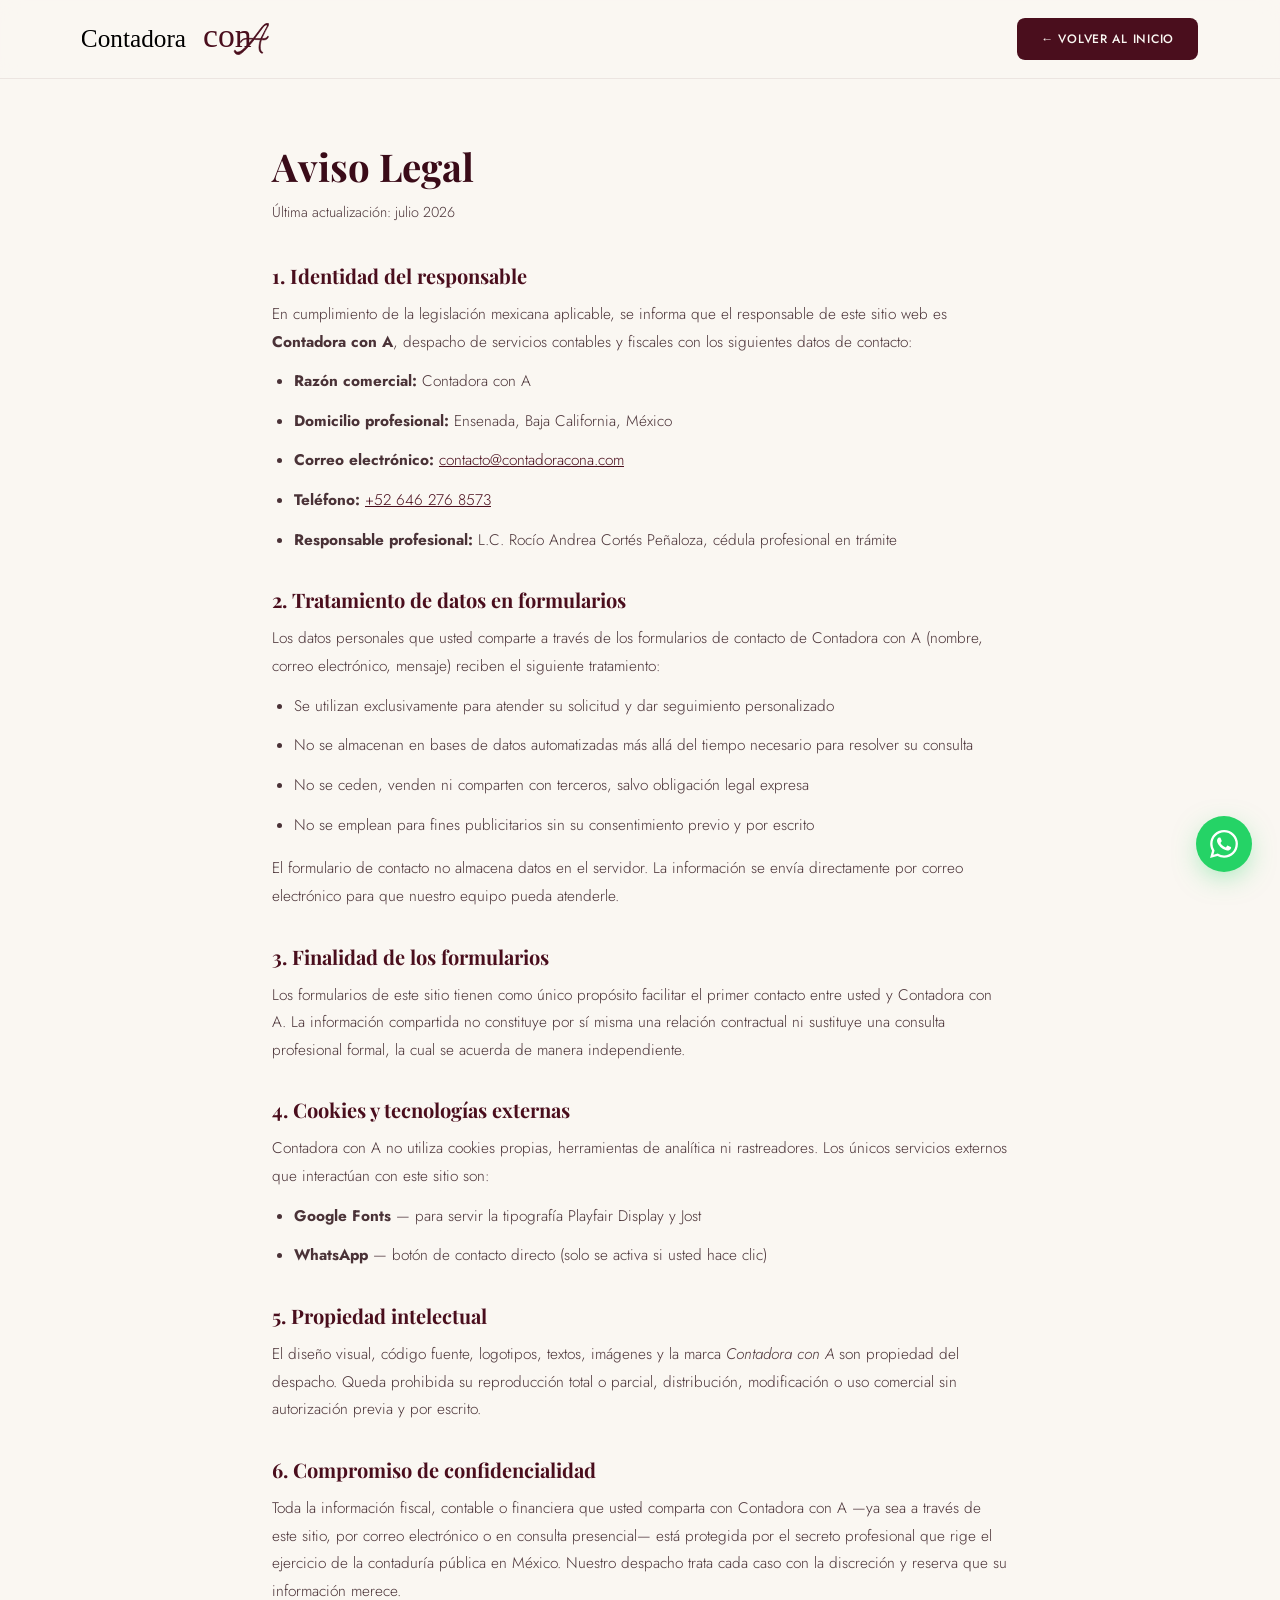
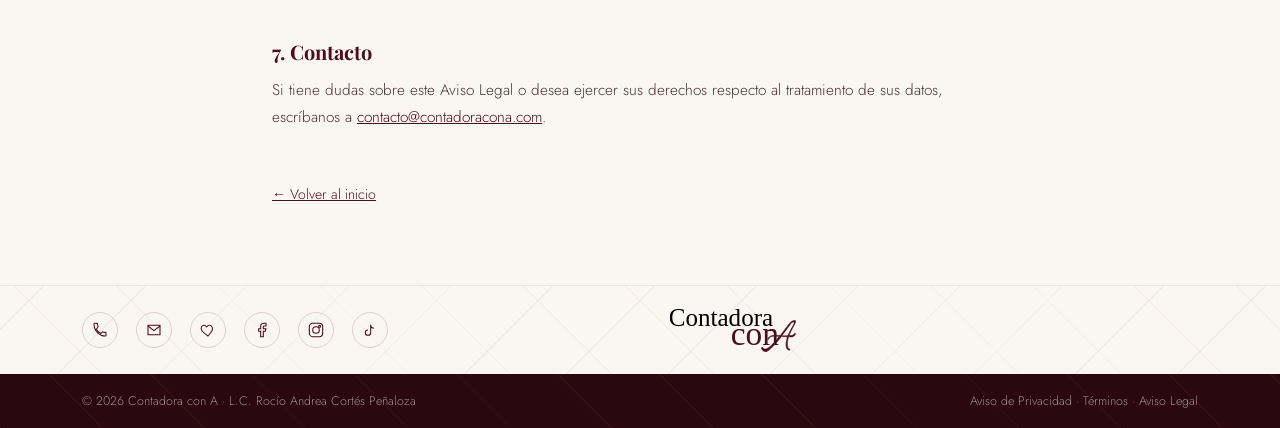
==== aviso-legal.html @ 4412099d "feat: add Facebook, Instagram, and TikTok social icons to footer" ====
<!DOCTYPE html>
<html lang="es">
<head>
<meta charset="UTF-8">
<meta name="viewport" content="width=device-width, initial-scale=1.0">
<meta name="robots" content="noindex, follow">
<title>Aviso Legal | Contadora con A</title>
<link rel="preconnect" href="https://fonts.googleapis.com">
<link href="https://fonts.googleapis.com/css2?family=Playfair+Display:ital,wght@0,500;0,600;0,700;1,500;1,600&family=Jost:wght@300;400;500;600&display=swap" rel="stylesheet">
<link rel="stylesheet" href="styles.css">
<style>
  .legal-content{ max-width:800px; margin:0 auto; padding:140px 32px 80px; }
  .legal-content h1{ font-family:'Playfair Display',serif; font-size:clamp(1.8rem,3vw,2.4rem); color:var(--wine-900); margin-bottom:8px; }
  .legal-content .date{ color:var(--ink-700); font-size:0.9rem; margin-bottom:36px; }
  .legal-content h2{ font-family:'Playfair Display',serif; font-size:1.25rem; color:var(--wine-800); margin:32px 0 12px; }
  .legal-content p, .legal-content li{ color:var(--ink-700); line-height:1.8; font-size:0.96rem; margin-bottom:12px; }
  .legal-content ul{ padding-left:22px; margin-bottom:16px; }
  .legal-content a{ color:var(--wine-800); text-decoration:underline; }
  .back-link{ display:inline-block; margin-top:40px; font-size:0.88rem; color:var(--wine-800); }
</style>
</head>
<body>

<header id="site-header">
  <nav class="nav">
    <a href="index.html"><img src="logohorizontal.svg" alt="Contadora con A" class="logo-svg"></a>
    <a href="index.html" class="nav-cta">← Volver al inicio</a>
  </nav>
</header>

<main>
  <article class="legal-content">
    <h1>Aviso Legal</h1>
    <p class="date">Última actualización: julio 2026</p>

    <h2>1. Identidad del responsable</h2>
    <p>En cumplimiento de la legislación mexicana aplicable, se informa que el responsable de este sitio web es <strong>Contadora con A</strong>, despacho de servicios contables y fiscales con los siguientes datos de contacto:</p>
    <ul>
      <li><strong>Razón comercial:</strong> Contadora con A</li>
      <li><strong>Domicilio profesional:</strong> Ensenada, Baja California, México</li>
      <li><strong>Correo electrónico:</strong> <a href="mailto:contacto@contadoracona.com">contacto@contadoracona.com</a></li>
      <li><strong>Teléfono:</strong> <a href="tel:+526462768573">+52 646 276 8573</a></li>
      <li><strong>Responsable profesional:</strong> L.C. Rocío Andrea Cortés Peñaloza, cédula profesional en trámite</li>
    </ul>

    <h2>2. Tratamiento de datos en formularios</h2>
    <p>Los datos personales que usted comparte a través de los formularios de contacto de Contadora con A (nombre, correo electrónico, mensaje) reciben el siguiente tratamiento:</p>
    <ul>
      <li>Se utilizan exclusivamente para atender su solicitud y dar seguimiento personalizado</li>
      <li>No se almacenan en bases de datos automatizadas más allá del tiempo necesario para resolver su consulta</li>
      <li>No se ceden, venden ni comparten con terceros, salvo obligación legal expresa</li>
      <li>No se emplean para fines publicitarios sin su consentimiento previo y por escrito</li>
    </ul>
    <p>El formulario de contacto no almacena datos en el servidor. La información se envía directamente por correo electrónico para que nuestro equipo pueda atenderle.</p>

    <h2>3. Finalidad de los formularios</h2>
    <p>Los formularios de este sitio tienen como único propósito facilitar el primer contacto entre usted y Contadora con A. La información compartida no constituye por sí misma una relación contractual ni sustituye una consulta profesional formal, la cual se acuerda de manera independiente.</p>

    <h2>4. Cookies y tecnologías externas</h2>
    <p>Contadora con A no utiliza cookies propias, herramientas de analítica ni rastreadores. Los únicos servicios externos que interactúan con este sitio son:</p>
    <ul>
      <li><strong>Google Fonts</strong> — para servir la tipografía Playfair Display y Jost</li>
      <li><strong>WhatsApp</strong> — botón de contacto directo (solo se activa si usted hace clic)</li>
    </ul>

    <h2>5. Propiedad intelectual</h2>
    <p>El diseño visual, código fuente, logotipos, textos, imágenes y la marca <em>Contadora con A</em> son propiedad del despacho. Queda prohibida su reproducción total o parcial, distribución, modificación o uso comercial sin autorización previa y por escrito.</p>

    <h2>6. Compromiso de confidencialidad</h2>
    <p>Toda la información fiscal, contable o financiera que usted comparta con Contadora con A —ya sea a través de este sitio, por correo electrónico o en consulta presencial— está protegida por el secreto profesional que rige el ejercicio de la contaduría pública en México. Nuestro despacho trata cada caso con la discreción y reserva que su información merece.</p>

    <h2>7. Contacto</h2>
    <p>Si tiene dudas sobre este Aviso Legal o desea ejercer sus derechos respecto al tratamiento de sus datos, escríbanos a <a href="mailto:contacto@contadoracona.com">contacto@contadoracona.com</a>.</p>

    <a href="index.html" class="back-link">← Volver al inicio</a>
  </article>
</main>

<div class="icon-bar">
  <div class="wrap">
    <div class="socials">
      <a href="tel:+526462768573" aria-label="Teléfono"><svg viewBox="0 0 24 24" fill="none" stroke-width="1.6"><path d="M6.6 10.8c1.4 2.8 3.8 5.2 6.6 6.6l2.2-2.2c.3-.3.7-.4 1-.2 1.1.4 2.3.6 3.6.6.6 0 1 .4 1 1V20c0 .6-.4 1-1 1C10.9 21 3 13.1 3 3c0-.6.4-1 1-1h3.4c.6 0 1 .4 1 1 0 1.3.2 2.5.6 3.6.1.4 0 .8-.2 1L6.6 10.8z"/></svg></a>
      <a href="mailto:contacto@contadoracona.com" aria-label="Correo"><svg viewBox="0 0 24 24" fill="none" stroke-width="1.6"><path d="M3 5h18v14H3V5z"/><path d="M3 6l9 7 9-7"/></svg></a>
      <a href="#" aria-label="WhatsApp"><svg viewBox="0 0 24 24" fill="none" stroke-width="1.6"><path d="M12 21s-7-4.5-9.5-8.5C.8 9 2 5.5 5.3 5c2-.3 3.4.7 4.7 2.3C11.3 5.7 12.7 4.7 14.7 5c3.3.5 4.5 4 3.8 7.5C16 16.5 12 21 12 21z"/></svg></a>
      <a href="#" aria-label="Facebook"><svg viewBox="0 0 24 24" fill="none" stroke-width="1.6"><path d="M18 2h-3a5 5 0 00-5 5v3H7v4h3v8h4v-8h3l1-4h-4V7a1 1 0 011-1h3z"/></svg></a>
      <a href="#" aria-label="Instagram"><svg viewBox="0 0 24 24" fill="none" stroke-width="1.6"><rect x="2" y="2" width="20" height="20" rx="5"/><circle cx="12" cy="12" r="5"/><circle cx="17.5" cy="6.5" r="1.5"/></svg></a>
      <a href="#" aria-label="TikTok"><svg viewBox="0 0 24 24" fill="none" stroke-width="1.6"><path d="M9 12a4 4 0 104 4V4a5 5 0 005 5"/></svg></a>
    </div>
    <a href="index.html"><img src="logovertical.svg" alt="Contadora con A" class="logo-svg"></a>
    <div class="spacer"></div>
  </div>
</div>

<footer class="legal">
  <div class="wrap footer-row">
    <span>© <span class="year"></span> Contadora con A · L.C. Rocío Andrea Cortés Peñaloza</span>
    <span><a href="privacidad.html" style="color:inherit;">Aviso de Privacidad</a> · <a href="terminos.html" style="color:inherit;">Términos</a> · <a href="aviso-legal.html" style="color:inherit;">Aviso Legal</a></span>
  </div>
</footer>

<a href="https://wa.me/526462768573?text=Hola!%20me%20interesaria%20agendar%20un%20cita" class="whatsapp-float" target="_blank" rel="noopener" aria-label="Contactar por WhatsApp">
  <svg viewBox="0 0 24 24" fill="currentColor"><path d="M17.472 14.382c-.297-.149-1.758-.867-2.03-.967-.273-.099-.471-.148-.67.15-.197.297-.767.966-.94 1.164-.173.199-.347.223-.644.075-.297-.15-1.255-.463-2.39-1.475-.883-.788-1.48-1.761-1.653-2.059-.173-.297-.018-.458.13-.606.134-.133.298-.347.446-.52.149-.174.198-.298.298-.497.099-.198.05-.371-.025-.52-.075-.149-.669-1.612-.916-2.207-.242-.579-.487-.5-.669-.51-.173-.008-.371-.01-.57-.01-.198 0-.52.074-.792.372-.272.297-1.04 1.016-1.04 2.479 0 1.462 1.065 2.875 1.213 3.074.149.198 2.096 3.2 5.077 4.487.709.306 1.262.489 1.694.625.712.227 1.36.195 1.871.118.571-.085 1.758-.719 2.006-1.413.248-.694.248-1.289.173-1.413-.074-.124-.272-.198-.57-.347m-5.421 7.403h-.004a9.87 9.87 0 01-5.031-1.378l-.361-.214-3.741.982.998-3.648-.235-.374a9.86 9.86 0 01-1.51-5.26c.001-5.45 4.436-9.884 9.888-9.884 2.64 0 5.122 1.03 6.988 2.898a9.825 9.825 0 012.893 6.994c-.003 5.45-4.437 9.884-9.885 9.884m8.413-18.297A11.815 11.815 0 0012.05 0C5.495 0 .16 5.335.157 11.892c0 2.096.547 4.142 1.588 5.945L.057 24l6.305-1.654a11.882 11.882 0 005.683 1.448h.005c6.554 0 11.89-5.335 11.893-11.893a11.821 11.821 0 00-3.48-8.413z"/></svg>
</a>

<script>document.querySelector('.year').textContent = new Date().getFullYear();</script>
</body>
</html>
---- styles.css ----
:root{
  --wine-950:#2B0810;
  --wine-900:#3A0B18;
  --wine-800:#4A0E1D;
  --wine-700:#5C1526;
  --rose-500:#C97B84;
  --gold-500:#B8935A;
  --gold-400:#D4B57D;
  --cream-50:#FAF7F2;
  --cream-100:#F3EDE4;
  --ink-900:#241014;
  --ink-700:#4A3237;
  --line:#4A0E1D;
  --radius-lg:26px;
  --radius-md:16px;
  --shadow: 0 30px 60px -25px rgba(43,8,16,0.35);
}
*{box-sizing:border-box; margin:0; padding:0;}
html{scroll-behavior:smooth;}
body{ font-family:'Jost', sans-serif; background:var(--cream-50); color:var(--ink-900); overflow-x:hidden; font-weight:300; }
.serif{ font-family:'Playfair Display', serif; }
.script{ font-family:'Playfair Display', serif; font-style:italic; color:var(--rose-500); }
a{ text-decoration:none; color:inherit; }
img{max-width:100%; display:block;}
.wrap{ max-width:1180px; margin:0 auto; padding:0 32px; }
.eyebrow{ font-size:0.72rem; letter-spacing:0.24em; text-transform:uppercase; color:var(--gold-500); font-weight:500; }

/* ---------- diagonal linework decor (matches wireframe background) ---------- */
.linework{ position:absolute; inset:0; overflow:hidden; pointer-events:none; z-index:0; }
.linework svg{ position:absolute; opacity:0.5; }
.diamond{ position:absolute; width:12px; height:12px; border:1.5px solid var(--gold-400); transform:rotate(45deg); opacity:0.6; }
.diamond.filled{ background:var(--gold-400); }

/* ---------- header ---------- */
header{
  position:fixed; top:0; left:0; right:0; z-index:100;
  background:rgba(250,247,242,0.9); backdrop-filter:blur(10px);
  border-bottom:1px solid rgba(74,14,29,0.08);
  transition:box-shadow .3s ease;
}
header.scrolled{ box-shadow:0 8px 24px -18px rgba(43,8,16,0.4); }
.nav{ display:flex; align-items:center; justify-content:space-between; padding:18px 32px; max-width:1180px; margin:0 auto; }
.logo-svg{ height:32px; width:auto; display:block; }
.nav-links{ display:flex; gap:34px; font-size:0.8rem; letter-spacing:0.08em; text-transform:uppercase; }
.nav-links a{ position:relative; padding-bottom:4px; color:var(--ink-700); }
.nav-links a.active{ color:var(--wine-800); font-weight:500; }
.nav-links a::after{ content:''; position:absolute; left:0; bottom:0; width:0; height:1px; background:var(--gold-500); transition:width .3s ease; }
.nav-links a:hover::after{ width:100%; }
.nav-cta{
  font-size:0.76rem; letter-spacing:0.06em; text-transform:uppercase;
  background:var(--wine-800); color:var(--cream-50);
  padding:12px 24px; border-radius:8px; font-weight:500;
  transition:background .25s ease, transform .25s ease;
}
.nav-cta:hover{ background:var(--wine-950); transform:translateY(-1px); }

/* ---------- hero ---------- */
.hero{ position:relative; padding:150px 0 100px; text-align:center; }
.hero .wrap{ position:relative; z-index:1; max-width:760px; }
.hero h1{ font-size:clamp(2.4rem,4.6vw,3.6rem); line-height:1.12; font-weight:600; color:var(--wine-900); }
.hero h1 em{ font-style:italic; color:var(--rose-500); font-weight:500; }
.hero p.lead{ margin:22px auto 0; max-width:520px; font-size:1.02rem; line-height:1.75; color:var(--ink-700); }
.hero-actions{ display:flex; gap:16px; justify-content:center; margin-top:34px; flex-wrap:wrap; }
.btn-primary{
  background:var(--wine-800); color:var(--cream-50); padding:15px 30px; font-size:0.82rem;
  letter-spacing:0.06em; text-transform:uppercase; font-weight:500; border-radius:8px;
  transition:background .25s ease, transform .25s ease; box-shadow:var(--shadow);
}
.btn-primary:hover{ background:var(--wine-950); transform:translateY(-2px); }
.btn-ghost{
  font-size:0.82rem; letter-spacing:0.05em; text-transform:uppercase; color:var(--wine-800);
  border:1px solid rgba(74,14,29,0.25); padding:15px 30px; border-radius:8px;
  transition:border-color .25s ease, background .25s ease;
}
.btn-ghost:hover{ background:rgba(74,14,29,0.06); }

/* ---------- section head (centered, like wireframe) ---------- */
section{ position:relative; z-index:0; padding:100px 0; }
section::before{
  content:''; position:absolute; inset:0; z-index:-1; pointer-events:none;
  background-image:
    repeating-linear-gradient(45deg, rgba(184,147,90,0.08) 0px, rgba(184,147,90,0.08) 1px, transparent 1px, transparent 72px),
    repeating-linear-gradient(-45deg, rgba(74,14,29,0.05) 0px, rgba(74,14,29,0.05) 1px, transparent 1px, transparent 72px);
}
.section-head{ text-align:center; max-width:640px; margin:0 auto 60px; position:relative; z-index:1; }
.section-head h2{ font-size:clamp(2rem,3.2vw,2.6rem); font-weight:700; color:var(--ink-900); margin-top:12px; }
.section-head h2 em{ font-style:italic; font-weight:500; color:var(--ink-900); }
.section-head p{ margin-top:16px; color:var(--ink-700); line-height:1.7; }

/* ---------- servicios: feature grid matching wireframe ---------- */
.services{ background:var(--cream-50); }
.feature-grid{ display:grid; grid-template-columns:1.05fr 0.95fr; gap:36px; position:relative; z-index:1; }
.feature-card{
  border-radius:var(--radius-lg); padding:52px; position:relative;
  background:var(--cream-100); border:1px solid rgba(74,14,29,0.08);
}
.feature-card .fc-eyebrow{ display:flex; align-items:center; gap:10px; }
.fc-icon{
  width:34px; height:34px; border-radius:50%; display:flex; align-items:center; justify-content:center;
  background:rgba(184,147,90,0.14); flex-shrink:0;
}
.fc-icon svg{ width:17px; height:17px; }
.feature-card h3{ font-size:1.7rem; font-weight:600; margin-top:18px; color:var(--wine-900); }
.feature-card p.desc{ margin-top:14px; color:var(--ink-700); line-height:1.75; font-size:0.96rem; }
.chart-icon{ width:110px; margin:26px 0 8px; opacity:0.9; }

.check-grid{ display:grid; grid-template-columns:1fr 1fr; gap:18px 20px; margin-top:26px; }
.check-item{ display:flex; align-items:flex-start; gap:10px; font-size:0.92rem; color:var(--ink-800); line-height:1.5; }
.check-item svg{ width:18px; height:18px; flex-shrink:0; margin-top:1px; }
.feature-card.dark .check-item{ color:var(--cream-50); }
.feature-card:not(.dark) .dark-list .li{ color:var(--ink-900); border-bottom:1px solid rgba(74,14,29,0.14); }

.feature-card.dark{
  background:linear-gradient(165deg, var(--wine-800), var(--wine-950));
  color:var(--cream-50); padding-bottom:76px;
}
.feature-card.dark h3{ color:var(--cream-50); }
.feature-card.dark p.desc{ color:rgba(250,247,242,0.75); }
.feature-card.dark .fc-icon{ background:rgba(212,181,125,0.18); }
.dark-list{ margin-top:28px; display:flex; flex-direction:column; }
.dark-list .li{
  display:flex; align-items:center; justify-content:space-between; padding:15px 0;
  border-bottom:1px solid rgba(250,247,242,0.14); font-size:0.96rem; font-weight:400;
}
.dark-list .li:last-child{ border-bottom:none; }
.dark-list svg{ width:19px; height:19px; opacity:0.9; }

.badge-compass{
  position:absolute; bottom:-30px; left:50%; transform:translateX(-50%);
  width:60px; height:60px; border-radius:50%;
  background:radial-gradient(circle at 30% 30%, var(--gold-400), var(--gold-500));
  display:flex; align-items:center; justify-content:center;
  box-shadow:0 14px 30px -10px rgba(43,8,16,0.5);
}
.badge-compass .compass-spin{ width:26px; height:26px; animation:spin 20s linear infinite; }
@keyframes spin{ to{ transform:rotate(360deg); } }

/* secondary services row */
.svc-row{ display:grid; grid-template-columns:repeat(4,1fr); gap:22px; margin-top:34px; position:relative; z-index:1; }
.svc-mini{
  background:var(--cream-100); border:1px solid rgba(74,14,29,0.08); border-radius:var(--radius-md);
  padding:28px 24px; transition:transform .25s ease, box-shadow .25s ease;
}
.svc-mini:hover{ transform:translateY(-4px); box-shadow:var(--shadow); }
.svc-mini .fc-icon{ margin-bottom:14px; }
.svc-mini h4{ font-family:'Playfair Display',serif; font-size:1.05rem; font-weight:600; color:var(--wine-900); }
.svc-mini p{ margin-top:8px; font-size:0.86rem; color:var(--ink-700); line-height:1.6; }

/* ---------- perfil ---------- */
.about{ background:var(--cream-100); }
.about-grid{ display:grid; grid-template-columns:0.85fr 1.15fr; gap:56px; align-items:center; position:relative; z-index:1; }
.about-visual{
  position:relative; border-radius:var(--radius-lg); padding:14px;
  background:linear-gradient(165deg, var(--wine-800), var(--wine-950));
  box-shadow:var(--shadow);
}
.about-visual img{
  width:100%; aspect-ratio:4/5; object-fit:cover; object-position:top center;
  border-radius:calc(var(--radius-lg) - 10px); display:block;
}
.about-visual::before{
  content:''; position:absolute; top:-8px; left:-8px; width:46px; height:46px;
  border-top:2px solid var(--gold-500); border-left:2px solid var(--gold-500);
}
.about-visual::after{
  content:''; position:absolute; bottom:-8px; right:-8px; width:46px; height:46px;
  border-bottom:2px solid var(--gold-500); border-right:2px solid var(--gold-500);
}
.about-photo-badge{
  position:absolute; left:28px; bottom:-22px; background:var(--cream-50);
  border-radius:var(--radius-md); padding:14px 22px; box-shadow:var(--shadow);
  display:flex; flex-direction:column; line-height:1.1;
}
.about-photo-badge .num{ font-size:1.7rem; font-weight:700; color:var(--wine-900); }
.about-photo-badge .cap{ font-size:0.68rem; letter-spacing:0.1em; text-transform:uppercase; color:var(--ink-700); margin-top:4px; }
.about-item{ display:flex; gap:16px; align-items:flex-start; margin-top:22px; }
.about-item:first-of-type{ margin-top:0; }
.about-item .mark{ width:8px; height:8px; margin-top:9px; background:var(--gold-500); transform:rotate(45deg); flex-shrink:0; }
.about-item h4{ font-family:'Playfair Display',serif; font-weight:600; font-size:1.08rem; color:var(--wine-900); }
.about-item span{ font-size:0.92rem; color:var(--ink-700); line-height:1.6; display:block; margin-top:4px; }

/* ---------- proceso ---------- */
.process{ background:var(--cream-50); }
.process-grid{ display:grid; grid-template-columns:repeat(4,1fr); gap:22px; position:relative; z-index:1; }
.process-step{
  background:var(--cream-100); border-radius:var(--radius-md); padding:30px 26px;
  border:1px solid rgba(74,14,29,0.08);
}
.process-step .pn{ font-family:'Playfair Display',serif; font-style:italic; color:var(--rose-500); font-size:1rem; }
.process-step h4{ font-family:'Playfair Display',serif; font-size:1.08rem; font-weight:600; color:var(--wine-900); margin-top:14px; }
.process-step p{ margin-top:10px; font-size:0.88rem; line-height:1.6; color:var(--ink-700); }

/* ---------- contacto ---------- */
.contact{ background:var(--wine-950); color:var(--cream-100); }
.contact-grid{ display:grid; grid-template-columns:1fr 1fr; gap:56px; align-items:center; position:relative; z-index:1; }
.contact h2{ font-size:clamp(2rem,3.2vw,2.7rem); font-weight:600; line-height:1.15; }
.contact p.lead{ margin-top:18px; color:rgba(250,247,242,0.72); line-height:1.75; max-width:440px; }
.contact-methods{ margin-top:32px; display:flex; flex-direction:column; gap:16px; }
.contact-methods a{
  display:flex; align-items:center; gap:14px; font-size:0.96rem; color:var(--cream-100);
  padding-bottom:12px; border-bottom:1px solid rgba(250,247,242,0.14);
  transition:color .25s ease, padding-left .25s ease;
}
.contact-methods a:hover{ color:var(--gold-400); padding-left:6px; }
.contact-methods svg{ width:18px; height:18px; flex-shrink:0; }

.contact-form{ background:var(--cream-50); color:var(--ink-900); padding:40px; border-radius:var(--radius-lg); box-shadow:var(--shadow); }
.contact-form h3{ font-family:'Playfair Display',serif; font-size:1.35rem; color:var(--wine-900); font-weight:600; }
.field{ margin-top:20px; }
.field label{ font-size:0.74rem; letter-spacing:0.08em; text-transform:uppercase; color:var(--ink-700); }
.field input, .field textarea{
  width:100%; margin-top:8px; padding:12px 14px; border:1px solid rgba(74,14,29,0.18); border-radius:8px;
  background:transparent; font-family:'Jost',sans-serif; font-size:0.94rem; color:var(--ink-900); outline:none;
  transition:border-color .25s ease;
}
.field input:focus, .field textarea:focus{ border-color:var(--wine-800); }
.field textarea{ resize:vertical; min-height:88px; }
.form-submit{
  margin-top:24px; width:100%; background:var(--wine-800); color:var(--cream-50); border:none; border-radius:8px;
  padding:14px; font-size:0.82rem; letter-spacing:0.08em; text-transform:uppercase; font-weight:500; cursor:pointer;
  transition:background .25s ease;
}
.form-submit:hover{ background:var(--wine-950); }
.form-note{ margin-top:12px; font-size:0.8rem; color:var(--wine-800); min-height:16px; }

/* ---------- bottom icon bar (matches wireframe footer) ---------- */
.icon-bar{ background:var(--cream-50); border-top:1px solid rgba(74,14,29,0.08); padding:22px 0; position:relative; z-index:0; overflow:hidden; }
.icon-bar::before{
  content:''; position:absolute; inset:0; z-index:-1; pointer-events:none;
  background-image:
    repeating-linear-gradient(45deg, rgba(184,147,90,0.08) 0px, rgba(184,147,90,0.08) 1px, transparent 1px, transparent 72px),
    repeating-linear-gradient(-45deg, rgba(74,14,29,0.05) 0px, rgba(74,14,29,0.05) 1px, transparent 1px, transparent 72px);
}
.icon-bar .wrap{ display:flex; align-items:center; justify-content:space-between; }
.icon-bar .socials{ display:flex; gap:18px; }
.icon-bar .socials a{
  width:36px; height:36px; border-radius:50%; border:1px solid rgba(74,14,29,0.16);
  display:flex; align-items:center; justify-content:center; transition:background .2s ease, border-color .2s ease;
}
.icon-bar .socials a:hover{ background:var(--wine-800); border-color:var(--wine-800); }
.icon-bar .socials a:hover svg{ stroke:var(--cream-50); }
.icon-bar .socials svg{ width:16px; height:16px; stroke:var(--wine-800); transition:stroke .2s ease; }
.icon-bar .logo-svg{ height:44px; }
.icon-bar .spacer{ width:120px; }

footer.legal{ background:var(--wine-950); padding:18px 0; position:relative; z-index:0; overflow:hidden; }
footer.legal::before{
  content:''; position:absolute; inset:0; z-index:-1; pointer-events:none;
  background-image:
    repeating-linear-gradient(45deg, rgba(184,147,90,0.06) 0px, rgba(184,147,90,0.06) 1px, transparent 1px, transparent 72px);
}
.footer-row{ display:flex; justify-content:space-between; align-items:center; color:rgba(250,247,242,0.55); font-size:0.78rem; flex-wrap:wrap; gap:10px; }
.footer-row a{ transition:color .25s ease; }
.footer-row a:hover{ color:var(--gold-400); }

/* ---------- reveal ---------- */
.reveal{ opacity:0; transform:translateY(22px); transition:opacity .7s ease, transform .7s ease; }
.reveal.in{ opacity:1; transform:translateY(0); }

/* ---------- whatsapp float ---------- */
.whatsapp-float{
  position:fixed; bottom:28px; right:28px; z-index:200;
  width:56px; height:56px; border-radius:50%;
  background:#25D366; color:#fff;
  display:flex; align-items:center; justify-content:center;
  box-shadow:0 8px 28px -6px rgba(37,211,102,0.5);
  transition:transform .25s ease, box-shadow .25s ease;
  animation:wa-pulse 2.2s ease-in-out infinite;
}
.whatsapp-float:hover{
  transform:scale(1.12);
  box-shadow:0 12px 34px -6px rgba(37,211,102,0.6);
}
.whatsapp-float svg{ width:28px; height:28px; }
@keyframes wa-pulse{
  0%,100%{ box-shadow:0 8px 28px -6px rgba(37,211,102,0.5); }
  50%{ box-shadow:0 8px 36px -2px rgba(37,211,102,0.65), 0 0 0 8px rgba(37,211,102,0.08); }
}

/* ---------- responsive ---------- */
@media (max-width:920px){
  .nav-links{ display:none; }
  .feature-grid{ grid-template-columns:1fr; row-gap:44px; }
  .svc-row{ grid-template-columns:repeat(2,1fr); }
  .about-grid{ grid-template-columns:1fr; }
  .process-grid{ grid-template-columns:repeat(2,1fr); row-gap:20px; }
  .contact-grid{ grid-template-columns:1fr; }
  .icon-bar .spacer{ display:none; }
}
@media (max-width:520px){
  .wrap{ padding:0 20px; }
  .svc-row{ grid-template-columns:1fr; }
  .process-grid{ grid-template-columns:1fr; }
  .check-grid{ grid-template-columns:1fr; }
  .nav-cta{ padding:10px 16px; font-size:0.7rem; }
}
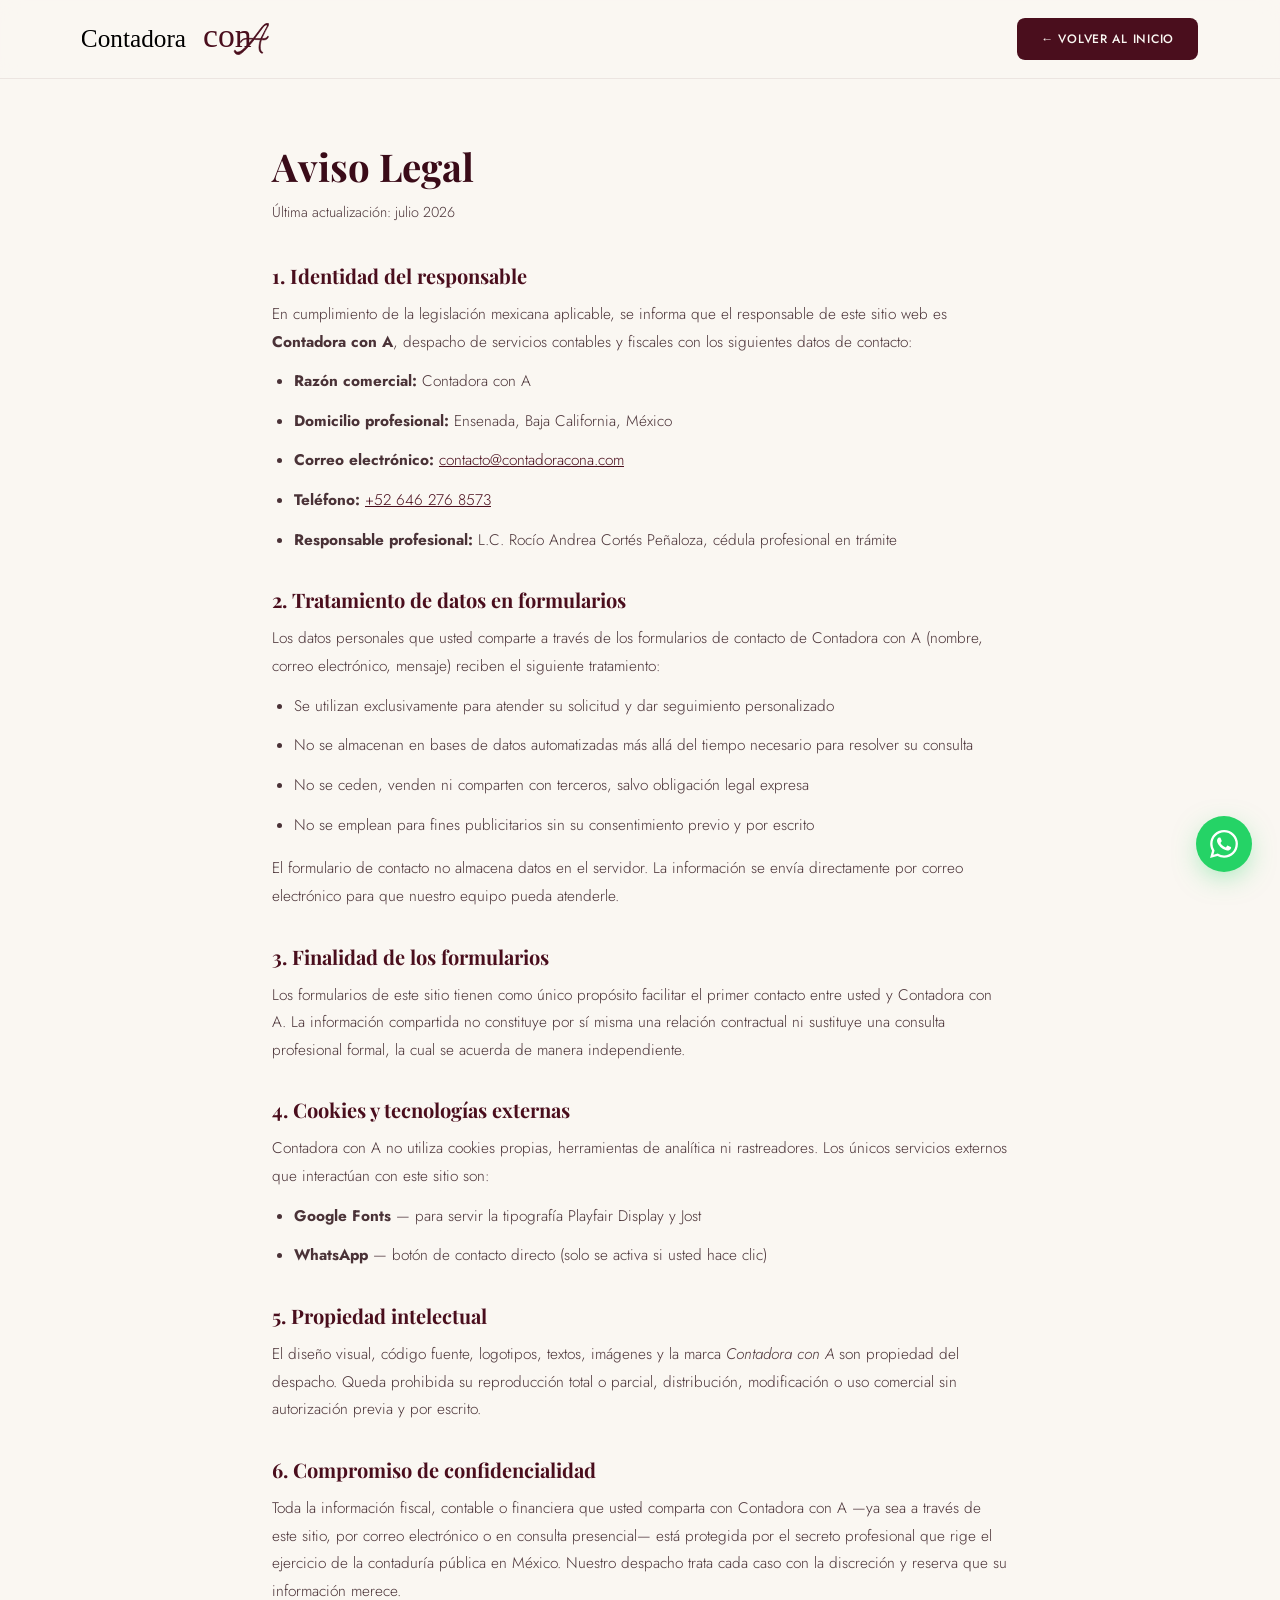
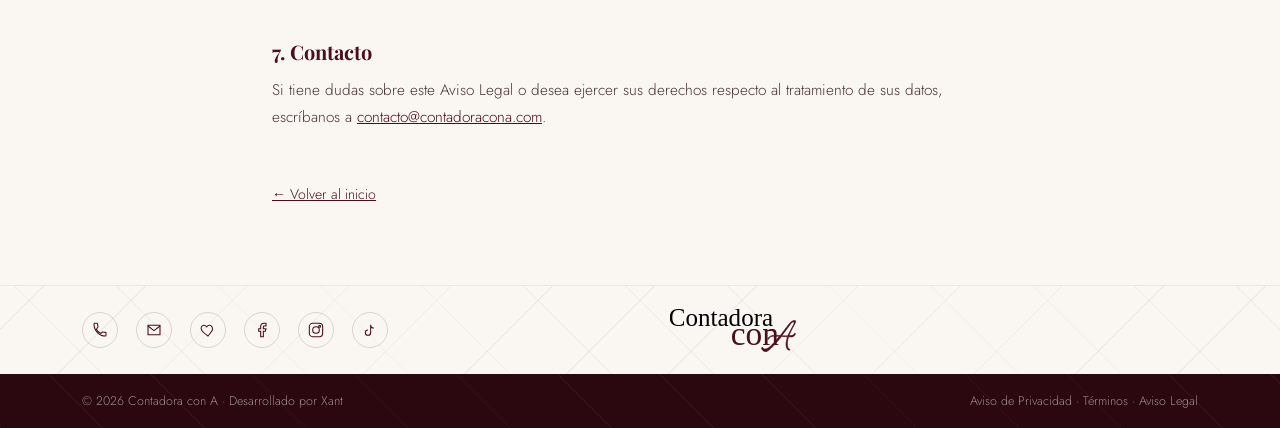
==== commit e9c3530c: "refactor: remove personal name from public surfaces, add Xant dev credit in footer" ====
--- a/aviso-legal.html
+++ b/aviso-legal.html
@@ -3,6 +3,7 @@
 <head>
 <meta charset="UTF-8">
 <meta name="viewport" content="width=device-width, initial-scale=1.0">
+<link rel="icon" type="image/svg+xml" href="favicon.svg">
 <meta name="robots" content="noindex, follow">
 <title>Aviso Legal | Contadora con A</title>
 <link rel="preconnect" href="https://fonts.googleapis.com">
@@ -93,7 +94,7 @@
 
 <footer class="legal">
   <div class="wrap footer-row">
-    <span>© <span class="year"></span> Contadora con A · L.C. Rocío Andrea Cortés Peñaloza</span>
+    <span>© <span class="year"></span> Contadora con A · Desarrollado por <a href="https://www.xant.online" target="_blank" rel="noopener" style="color:inherit;">Xant</a></span>
     <span><a href="privacidad.html" style="color:inherit;">Aviso de Privacidad</a> · <a href="terminos.html" style="color:inherit;">Términos</a> · <a href="aviso-legal.html" style="color:inherit;">Aviso Legal</a></span>
   </div>
 </footer>
--- a/styles.css
+++ b/styles.css
@@ -286,6 +286,9 @@
   .process-grid{ grid-template-columns:repeat(2,1fr); row-gap:20px; }
   .contact-grid{ grid-template-columns:1fr; }
   .icon-bar .spacer{ display:none; }
+  .icon-bar .socials{ gap:12px; }
+  .icon-bar .socials a{ width:32px; height:32px; }
+  .icon-bar .socials svg{ width:14px; height:14px; }
 }
 @media (max-width:520px){
   .wrap{ padding:0 20px; }
@@ -293,4 +296,12 @@
   .process-grid{ grid-template-columns:1fr; }
   .check-grid{ grid-template-columns:1fr; }
   .nav-cta{ padding:10px 16px; font-size:0.7rem; }
-}
+  .icon-bar .wrap{ flex-direction:column; gap:16px; text-align:center; }
+  .icon-bar .socials{ gap:14px; justify-content:center; flex-wrap:wrap; }
+  .icon-bar .socials a{ width:36px; height:36px; }
+  .icon-bar .socials svg{ width:15px; height:15px; }
+  .icon-bar .logo-svg{ height:38px; }
+  .footer-row{ flex-direction:column; text-align:center; }
+  .whatsapp-float{ bottom:18px; right:18px; width:48px; height:48px; }
+  .whatsapp-float svg{ width:24px; height:24px; }
+}
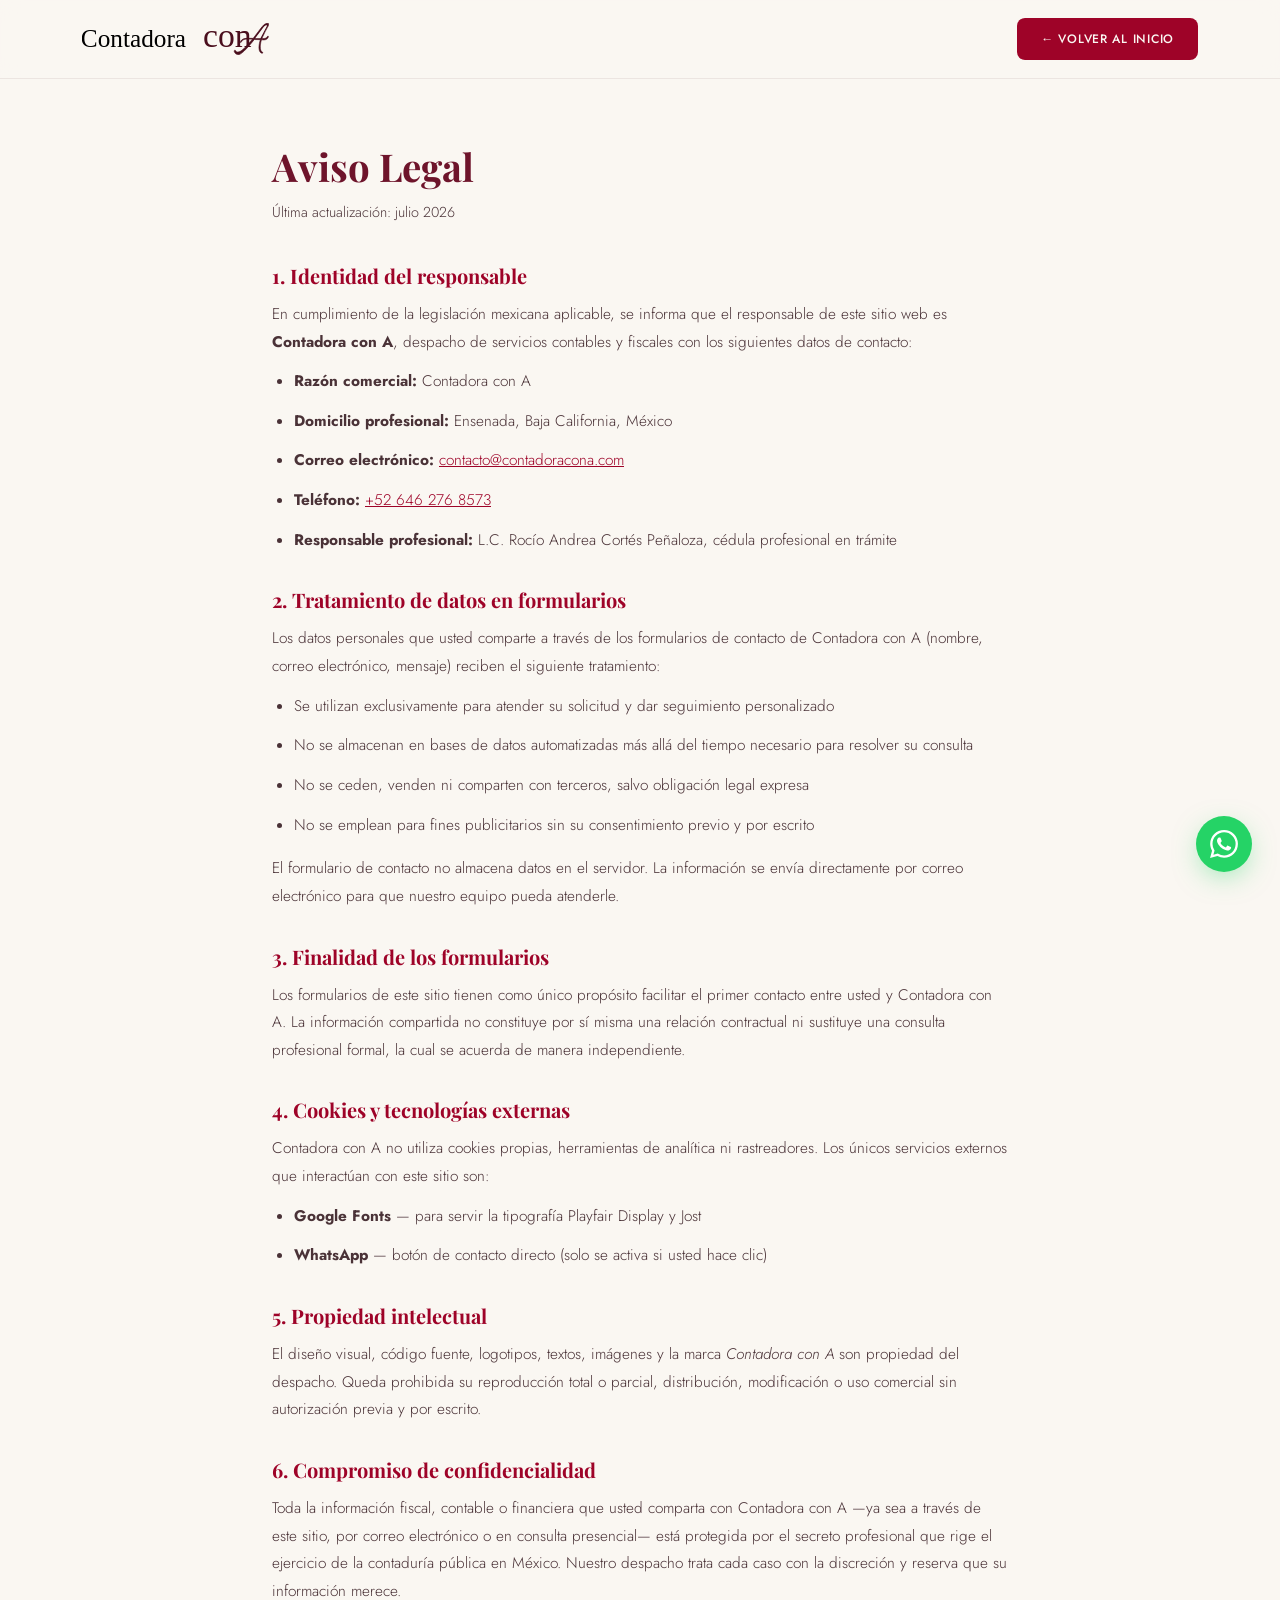
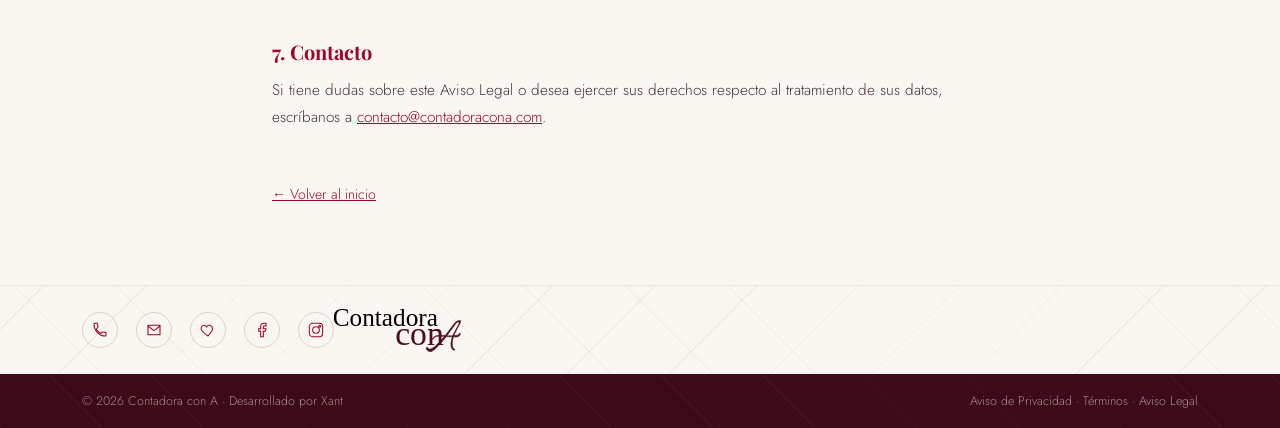
==== commit 03a0bce7: "fix: scale logo on mobile and remove TikTok icon from socials" ====
--- a/aviso-legal.html
+++ b/aviso-legal.html
@@ -85,7 +85,7 @@
       <a href="#" aria-label="WhatsApp"><svg viewBox="0 0 24 24" fill="none" stroke-width="1.6"><path d="M12 21s-7-4.5-9.5-8.5C.8 9 2 5.5 5.3 5c2-.3 3.4.7 4.7 2.3C11.3 5.7 12.7 4.7 14.7 5c3.3.5 4.5 4 3.8 7.5C16 16.5 12 21 12 21z"/></svg></a>
       <a href="#" aria-label="Facebook"><svg viewBox="0 0 24 24" fill="none" stroke-width="1.6"><path d="M18 2h-3a5 5 0 00-5 5v3H7v4h3v8h4v-8h3l1-4h-4V7a1 1 0 011-1h3z"/></svg></a>
       <a href="#" aria-label="Instagram"><svg viewBox="0 0 24 24" fill="none" stroke-width="1.6"><rect x="2" y="2" width="20" height="20" rx="5"/><circle cx="12" cy="12" r="5"/><circle cx="17.5" cy="6.5" r="1.5"/></svg></a>
-      <a href="#" aria-label="TikTok"><svg viewBox="0 0 24 24" fill="none" stroke-width="1.6"><path d="M9 12a4 4 0 104 4V4a5 5 0 005 5"/></svg></a>
+
     </div>
     <a href="index.html"><img src="logovertical.svg" alt="Contadora con A" class="logo-svg"></a>
     <div class="spacer"></div>
--- a/styles.css
+++ b/styles.css
@@ -1,8 +1,8 @@
 :root{
-  --wine-950:#2B0810;
-  --wine-900:#3A0B18;
-  --wine-800:#4A0E1D;
-  --wine-700:#5C1526;
+  --wine-950:#3D0A1A;
+  --wine-900:#6E142B;
+  --wine-800:#9E0328;
+  --wine-700:#BE3A50;
   --rose-500:#C97B84;
   --gold-500:#B8935A;
   --gold-400:#D4B57D;
@@ -10,10 +10,10 @@
   --cream-100:#F3EDE4;
   --ink-900:#241014;
   --ink-700:#4A3237;
-  --line:#4A0E1D;
+  --line:#9E0328;
   --radius-lg:26px;
   --radius-md:16px;
-  --shadow: 0 30px 60px -25px rgba(43,8,16,0.35);
+  --shadow: 0 30px 60px -25px rgba(61,10,26,0.30);
 }
 *{box-sizing:border-box; margin:0; padding:0;}
 html{scroll-behavior:smooth;}
@@ -231,7 +231,7 @@
     repeating-linear-gradient(45deg, rgba(184,147,90,0.08) 0px, rgba(184,147,90,0.08) 1px, transparent 1px, transparent 72px),
     repeating-linear-gradient(-45deg, rgba(74,14,29,0.05) 0px, rgba(74,14,29,0.05) 1px, transparent 1px, transparent 72px);
 }
-.icon-bar .wrap{ display:flex; align-items:center; justify-content:space-between; }
+.icon-bar .wrap{ display:flex; align-items:center; }
 .icon-bar .socials{ display:flex; gap:18px; }
 .icon-bar .socials a{
   width:36px; height:36px; border-radius:50%; border:1px solid rgba(74,14,29,0.16);
@@ -240,8 +240,8 @@
 .icon-bar .socials a:hover{ background:var(--wine-800); border-color:var(--wine-800); }
 .icon-bar .socials a:hover svg{ stroke:var(--cream-50); }
 .icon-bar .socials svg{ width:16px; height:16px; stroke:var(--wine-800); transition:stroke .2s ease; }
-.icon-bar .logo-svg{ height:44px; }
-.icon-bar .spacer{ width:120px; }
+.icon-bar .logo-svg{ height:44px; margin-left:auto; }
+.icon-bar .spacer{ display:none; }
 
 footer.legal{ background:var(--wine-950); padding:18px 0; position:relative; z-index:0; overflow:hidden; }
 footer.legal::before{
@@ -280,6 +280,7 @@
 /* ---------- responsive ---------- */
 @media (max-width:920px){
   .nav-links{ display:none; }
+  .logo-svg{ height:28px; }
   .feature-grid{ grid-template-columns:1fr; row-gap:44px; }
   .svc-row{ grid-template-columns:repeat(2,1fr); }
   .about-grid{ grid-template-columns:1fr; }
@@ -292,6 +293,8 @@
 }
 @media (max-width:520px){
   .wrap{ padding:0 20px; }
+  .logo-svg{ height:24px; }
+  .nav{ padding:14px 20px; }
   .svc-row{ grid-template-columns:1fr; }
   .process-grid{ grid-template-columns:1fr; }
   .check-grid{ grid-template-columns:1fr; }
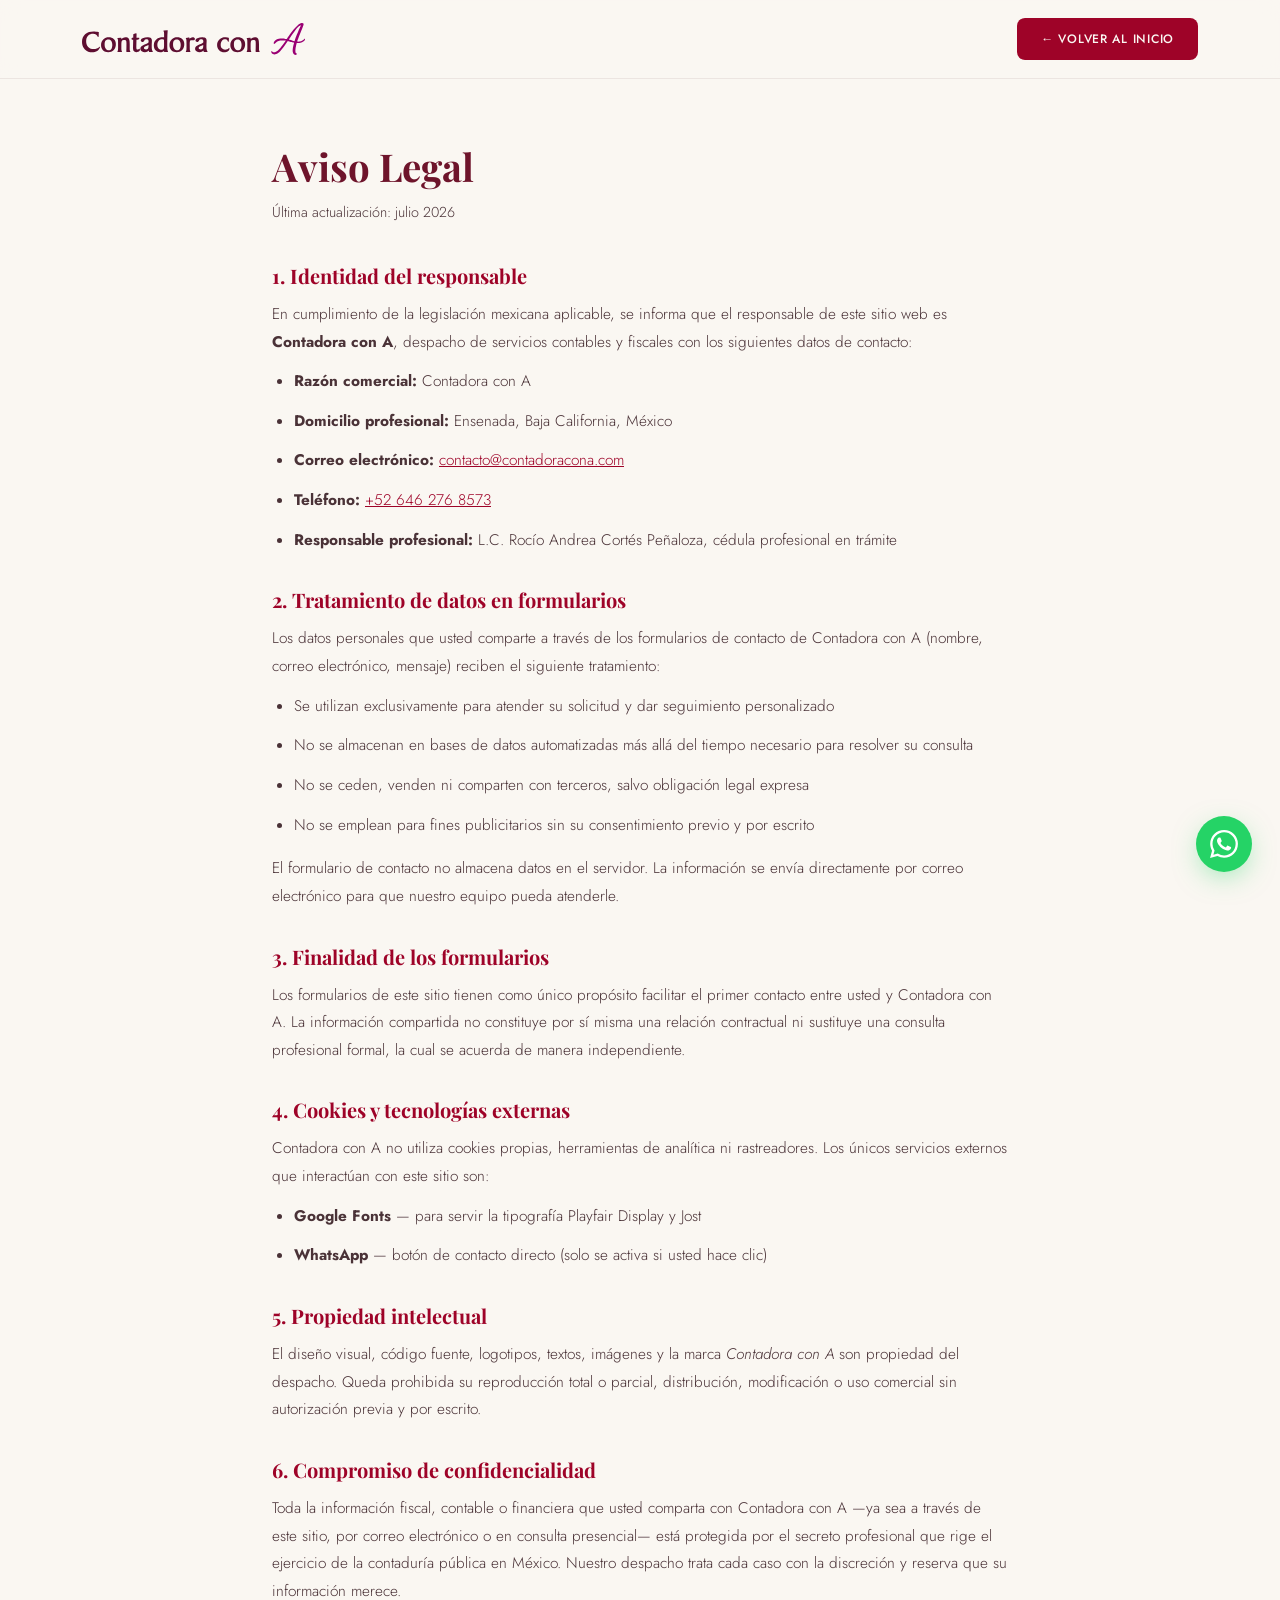
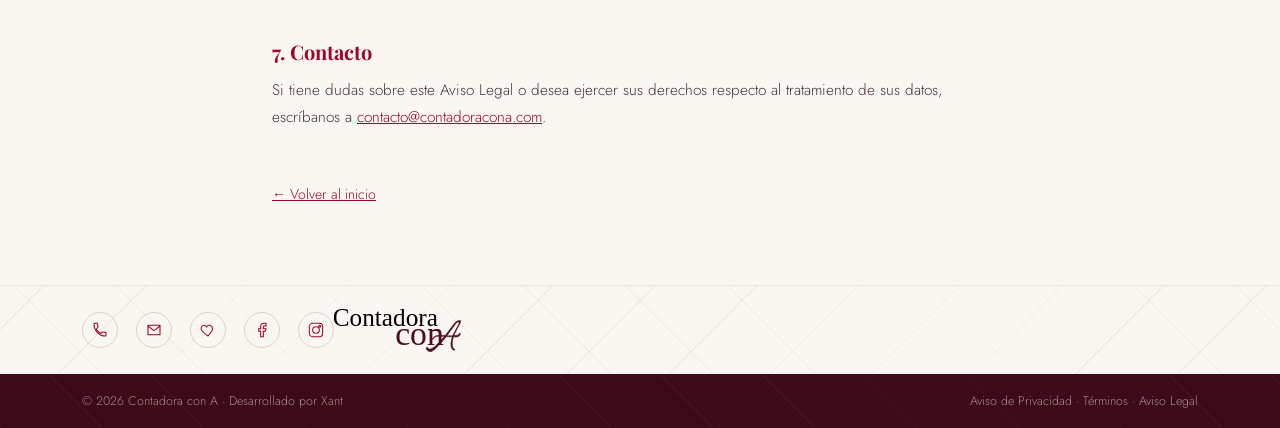
==== commit b9aee4a2: "refactor: replace navbar logo with logoFinal.svg - Updated src in index.html, aviso-legal.html, term" ====
--- a/aviso-legal.html
+++ b/aviso-legal.html
@@ -24,7 +24,7 @@
 
 <header id="site-header">
   <nav class="nav">
-    <a href="index.html"><img src="logohorizontal.svg" alt="Contadora con A" class="logo-svg"></a>
+    <a href="index.html"><img src="logoFinal.svg" alt="Contadora con A" class="logo-svg"></a>
     <a href="index.html" class="nav-cta">← Volver al inicio</a>
   </nav>
 </header>
--- a/styles.css
+++ b/styles.css
@@ -40,7 +40,7 @@
 }
 header.scrolled{ box-shadow:0 8px 24px -18px rgba(43,8,16,0.4); }
 .nav{ display:flex; align-items:center; justify-content:space-between; padding:18px 32px; max-width:1180px; margin:0 auto; }
-.logo-svg{ height:32px; width:auto; display:block; }
+.logo-svg{ height:32px; width:auto; max-width:100%; min-width:0; display:block; }
 .nav-links{ display:flex; gap:34px; font-size:0.8rem; letter-spacing:0.08em; text-transform:uppercase; }
 .nav-links a{ position:relative; padding-bottom:4px; color:var(--ink-700); }
 .nav-links a.active{ color:var(--wine-800); font-weight:500; }
@@ -49,17 +49,17 @@
 .nav-cta{
   font-size:0.76rem; letter-spacing:0.06em; text-transform:uppercase;
   background:var(--wine-800); color:var(--cream-50);
-  padding:12px 24px; border-radius:8px; font-weight:500;
+  padding:12px 24px; border-radius:8px; font-weight:500; flex-shrink:0; white-space:nowrap;
   transition:background .25s ease, transform .25s ease;
 }
 .nav-cta:hover{ background:var(--wine-950); transform:translateY(-1px); }
 
 /* ---------- hero ---------- */
-.hero{ position:relative; padding:150px 0 100px; text-align:center; }
-.hero .wrap{ position:relative; z-index:1; max-width:760px; }
-.hero h1{ font-size:clamp(2.4rem,4.6vw,3.6rem); line-height:1.12; font-weight:600; color:var(--wine-900); }
+.hero{ position:relative; padding:200px 0 140px; text-align:center; }
+.hero .wrap{ position:relative; z-index:1; max-width:840px; }
+.hero h1{ font-size:clamp(2.8rem,5.2vw,4.4rem); line-height:1.12; font-weight:600; color:var(--wine-900); }
 .hero h1 em{ font-style:italic; color:var(--rose-500); font-weight:500; }
-.hero p.lead{ margin:22px auto 0; max-width:520px; font-size:1.02rem; line-height:1.75; color:var(--ink-700); }
+.hero p.lead{ margin:26px auto 0; max-width:580px; font-size:1.08rem; line-height:1.75; color:var(--ink-700); }
 .hero-actions{ display:flex; gap:16px; justify-content:center; margin-top:34px; flex-wrap:wrap; }
 .btn-primary{
   background:var(--wine-800); color:var(--cream-50); padding:15px 30px; font-size:0.82rem;
@@ -280,6 +280,7 @@
 /* ---------- responsive ---------- */
 @media (max-width:920px){
   .nav-links{ display:none; }
+  .nav{ gap:16px; }
   .logo-svg{ height:28px; }
   .feature-grid{ grid-template-columns:1fr; row-gap:44px; }
   .svc-row{ grid-template-columns:repeat(2,1fr); }
@@ -293,17 +294,17 @@
 }
 @media (max-width:520px){
   .wrap{ padding:0 20px; }
-  .logo-svg{ height:24px; }
-  .nav{ padding:14px 20px; }
+  .logo-svg{ height:22px; }
+  .nav{ padding:14px 20px; gap:12px; }
   .svc-row{ grid-template-columns:1fr; }
   .process-grid{ grid-template-columns:1fr; }
   .check-grid{ grid-template-columns:1fr; }
   .nav-cta{ padding:10px 16px; font-size:0.7rem; }
-  .icon-bar .wrap{ flex-direction:column; gap:16px; text-align:center; }
+  .icon-bar .wrap{ flex-direction:column; align-items:center; gap:16px; text-align:center; }
   .icon-bar .socials{ gap:14px; justify-content:center; flex-wrap:wrap; }
   .icon-bar .socials a{ width:36px; height:36px; }
   .icon-bar .socials svg{ width:15px; height:15px; }
-  .icon-bar .logo-svg{ height:38px; }
+  .icon-bar .logo-svg{ height:38px; margin-left:0; }
   .footer-row{ flex-direction:column; text-align:center; }
   .whatsapp-float{ bottom:18px; right:18px; width:48px; height:48px; }
   .whatsapp-float svg{ width:24px; height:24px; }
